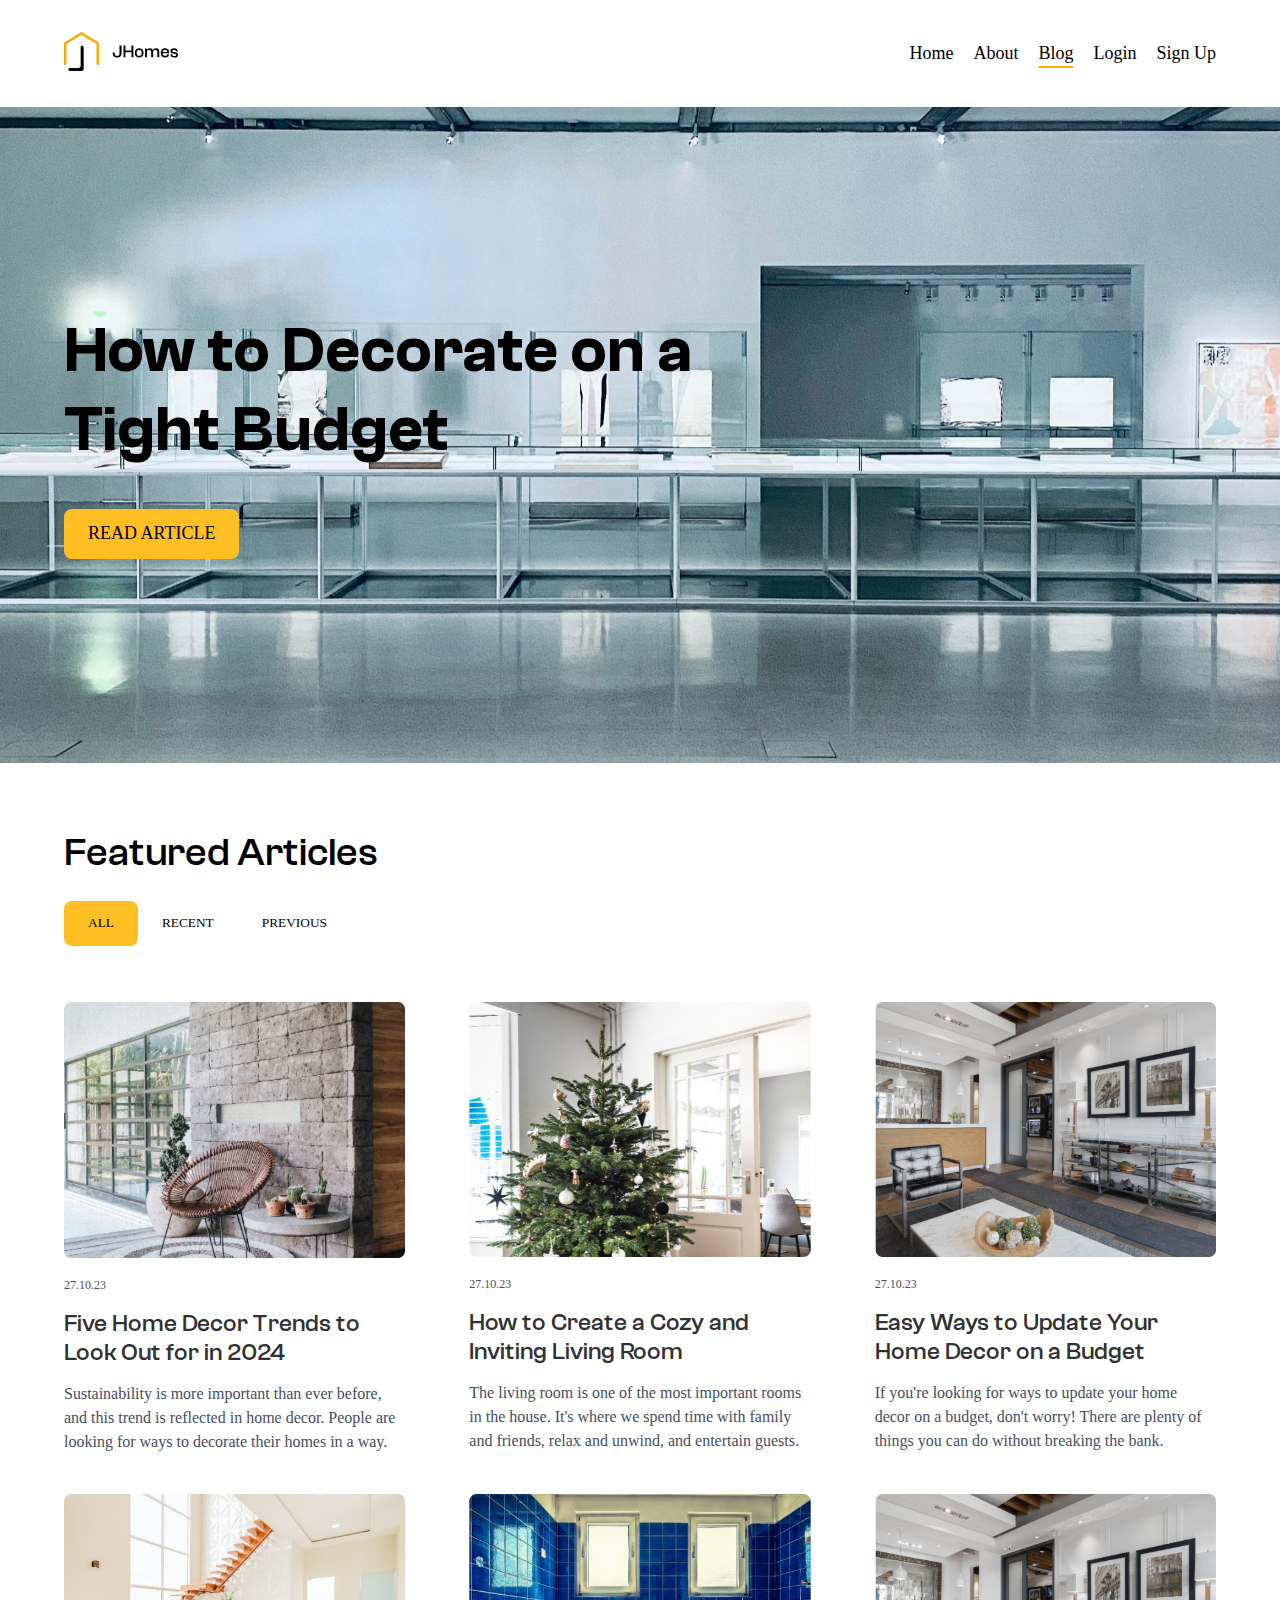
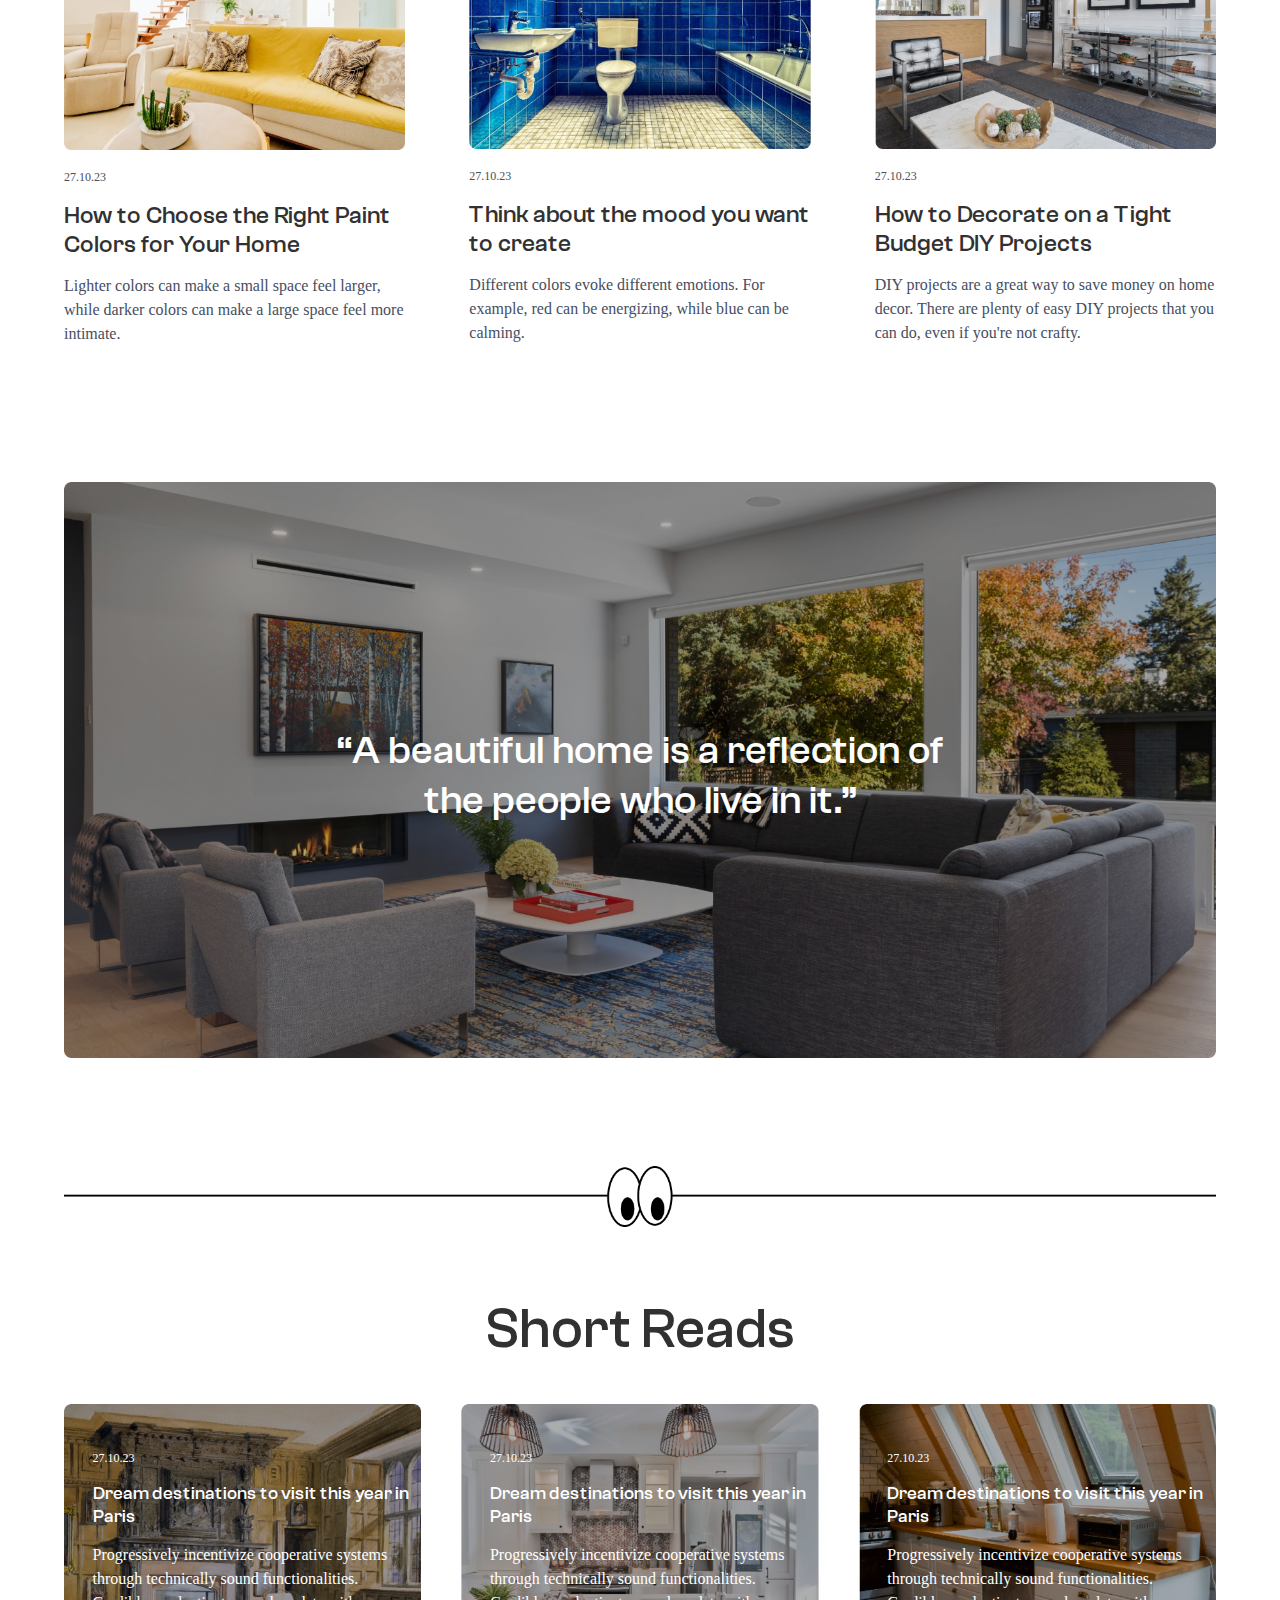
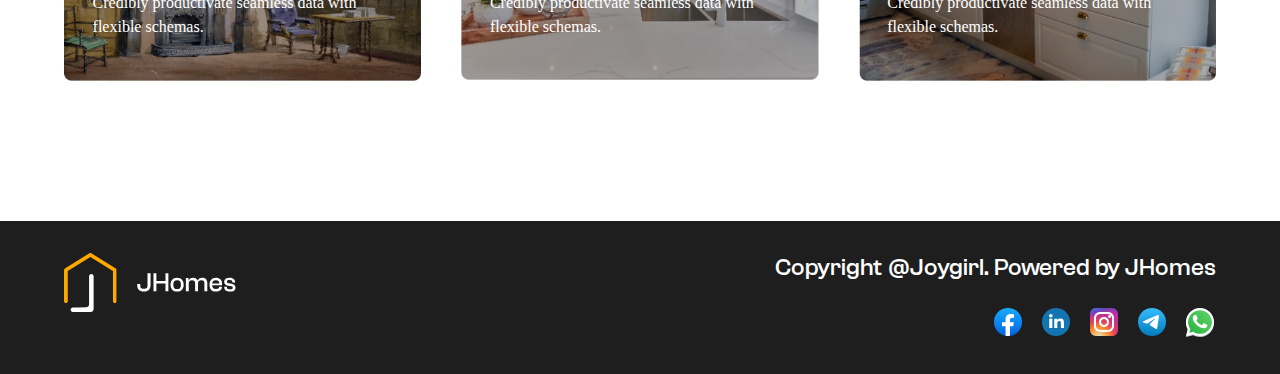
==== blog.html @ ba8be1d0 "changes made" ====
<!DOCTYPE html>
<html lang="en">
<head>
    <meta charset="UTF-8">
    <meta name="viewport" content="width=device-width, initial-scale=1.0">
    <link href="https://db.onlinewebfonts.com/c/0376a58122a881d16a294512d3c947b1?family=Proxima+Nova+Regular" rel="stylesheet">
    <link rel="stylesheet" href="blog.css">
    <title>JHomes Blog</title>
</head>
<body>
    <main>
        <header>
            <nav class="navbar">
                <div class="logo">
                    <img src="jhomes.svg" alt="jhomes logo">
                </div>
                <div class="hamburger">
                    <svg xmlns="http://www.w3.org/2000/svg" width="24" height="24" viewBox="0 0 24 24" fill="none">
                        <mask id="mask0_744_194" style="mask-type:alpha" maskUnits="userSpaceOnUse" x="0" y="0" width="24" height="24">
                          <rect width="24" height="24" fill="#D9D9D9"/>
                        </mask>
                        <g mask="url(#mask0_744_194)">
                          <path d="M3 18V16H21V18H3ZM3 13V11H21V13H3ZM3 8V6H21V8H3Z" fill="#1C1B1F"/>
                        </g>
                      </svg>
                </div>
                <div class="nav-links">
                    <ul class="navved">
                        <li><a href="#">Home</a></li>
                        <li><a href="#">About</a></li>
                        <li><a href="#" class="blog">Blog</a></li>
                        <li><a href="#">Login</a></li>
                        <li><a href="#" class="signup">Sign Up</a></li>
                    </ul>
                </div>
            </nav>
        </header>
        <section class="hero">
            <div>
            <div class="hero-text">
                <h1>How to Decorate on a <br>Tight Budget</h1>
                <button>READ ARTICLE</button>
            </div>
            </div>
        </section>
        <section class="after-hero">
            <h2>Featured Articles</h2>
            <div class="block">
                <button class="firstone">ALL</button>
                <button class="secondone">RECENT</button>
                <button class="secondone">PREVIOUS</button>
            </div>
        </section>
        <section class="section2">
            <div class="firstline">
                <div class="firstgrid">
                    <img src="./blogimg/decor.png" alt="beautiful interior">
                    <p class="date">27.10.23</p>
                    <h3>Five Home Decor Trends to Look Out for in 2024</h3>
                    <p class="paragraph">Sustainability is more important than ever before, and this trend is reflected in home decor. People are looking for ways to decorate their homes in a way.</p>
                </div>
                <div class="firstgrid">
                    <img src="./blogimg/cozy.png" alt="beautiful interior">
                    <p class="date">27.10.23</p>
                    <h3>How to Create a Cozy and Inviting Living Room</h3>
                    <p class="paragraph">The living room is one of the most important rooms in the house. It's where we spend time with family and friends, relax and unwind, and entertain guests.</p>
                </div>
                <div class="firstgrid">
                    <img src="./blogimg/update.png" alt="beautiful interior">
                    <p class="date">27.10.23</p>
                    <h3>Easy Ways to Update Your Home Decor on a Budget</h3>
                    <p class="paragraph">If you're looking for ways to update your home decor on a budget, don't worry! There are plenty of things you can do without breaking the bank.</p>
                </div>
                <div class="firstgrid">
                    <img src="./blogimg/chose.png" alt="beautiful interior">
                    <p class="date">27.10.23</p>
                    <h3>How to Choose the Right Paint Colors for Your Home</h3>
                    <p class="paragraph">Lighter colors can make a small space feel larger, while darker colors can make a large space feel more intimate.</p>
                </div>
                <div class="firstgrid">
                    <img src="./blogimg/mood.png" alt="beautiful interior">
                    <p class="date">27.10.23</p>
                    <h3>Think about the mood you want to create</h3>
                    <p class="paragraph">Different colors evoke different emotions. For example, red can be energizing, while blue can be calming.</p>
                </div>
                <div class="firstgrid">
                    <img src="./blogimg/decorate.png" alt="beautiful interior">
                    <p class="date">27.10.23</p>
                    <h3>How to Decorate on a Tight Budget DIY Projects</h3>
                    <p class="paragraph">DIY projects are a great way to save money on home decor. There are plenty of easy DIY projects that you can do, even if you're not crafty.</p>
                </div>
            </div>
        </section>
        <section class="section3">
            <div>
                <img src="./blogimg/section3.png" alt="third section image">
                <h2>“A beautiful home is a reflection of the people who live in it.”</h2>
            </div>
            <div><img src="./blogimg/framer.png" alt="framer" class="framer"></div>
        </section>
        <section class="section4">
            <h2>Short Reads</h2>
            <div class="lowergrid">
                <div class="lgrid">
                    <img src="./blogimg/cardi.png" alt="this is a card">
                    <div><p class="date2">27.10.23</p>
                    <h3>Dream destinations to visit this
                        year in Paris</h3>
                    <p class="paragraph2">Progressively incentivize cooperative systems <br> through technically sound functionalities. <br> Credibly productivate seamless data with <br> flexible schemas.</p>
                </div>
                </div>
                <div class="lgrid">
                    <img src="./blogimg/Cardii.png" alt="this is a card">
                    <div><p class="date2">27.10.23</p>
                    <h3>Dream destinations to visit this
                        year in Paris</h3>
                    <p class="paragraph2">Progressively incentivize cooperative systems <br> through technically sound functionalities. <br> Credibly productivate seamless data with <br> flexible schemas.</p>
                </div>
                </div>
                <div class="lgrid" id="lgrids">
                    <img src="./blogimg/cardiii.png" alt="this is a card">
                    <div><p class="date2">27.10.23</p>
                    <h3>Dream destinations to visit this
                        year in Paris</h3>
                    <p class="paragraph2">Progressively incentivize cooperative systems <br> through technically sound functionalities. <br> Credibly productivate seamless data with <br> flexible schemas.</p>
                </div>
                </div>
            </div>
        </section>
        <footer>
            <div class="logos">
                <img src="./blogimg/framed.svg" alt="jhomes logo">
            </div>
            <div class="copy">
                    <div><h5>Copyright @Joygirl. Powered by JHomes</h5></div>
                    <span class="last">
                        <span><img src="Facebook(1).svg" alt=""></span>
                        <span><img src="linkedin.svg" alt=""></span>
                        <span><img src="instagram.svg" alt=""></span>
                        <span><img src="telegram(1).svg" alt=""></span>
                        <span><img src="whatsapp(1).svg" alt=""></span>
                    </span>
            </div>
        </footer>
    </main>
</body>
</html>
---- blog.css ----
:root {
    --orange: #FFA800;
    --orange2: #FFBF23;
    --black1: #495057;
    --black2: #313131;
    --black3: #464E5F;
    --white: #ffffff;
}

img {
    max-width: 100%;
}


* {
    margin: 0;
    padding: 0;
    box-sizing: border-box;
}

@font-face {
    font-family: "Proxima Nova Regular";
    src: url("https://db.onlinewebfonts.com/t/0376a58122a881d16a294512d3c947b1.eot");
    src: url("https://db.onlinewebfonts.com/t/0376a58122a881d16a294512d3c947b1.eot?#iefix")format("embedded-opentype"),
    url("https://db.onlinewebfonts.com/t/0376a58122a881d16a294512d3c947b1.woff2")format("woff2"),
    url("https://db.onlinewebfonts.com/t/0376a58122a881d16a294512d3c947b1.woff")format("woff"),
    url("https://db.onlinewebfonts.com/t/0376a58122a881d16a294512d3c947b1.ttf")format("truetype"),
    url("https://db.onlinewebfonts.com/t/0376a58122a881d16a294512d3c947b1.svg#Proxima Nova Regular")format("svg");
}

@font-face {
    font-family: 'ClashGrotesk-Variable';
    src: url('fonts/ClashGrotesk-Variable.woff2') format('woff2'),
         url('fonts/ClashGrotesk-Variable.woff') format('woff'),
         url('fonts/ClashGrotesk-Variable.ttf') format('truetype');
         font-weight: 200 700;
         font-display: swap;
         font-style: normal;
  }
  
  
  @font-face {
    font-family: 'ClashGrotesk-Extralight';
    src: url('fonts/ClashGrotesk-Extralight.woff2') format('woff2'),
         url('fonts/ClashGrotesk-Extralight.woff') format('woff'),
         url('fonts/ClashGrotesk-Extralight.ttf') format('truetype');
         font-weight: 200;
         font-display: swap;
         font-style: normal;
  }
  
  
  @font-face {
    font-family: 'ClashGrotesk-Light';
    src: url('fonts/ClashGrotesk-Light.woff2') format('woff2'),
         url('fonts/ClashGrotesk-Light.woff') format('woff'),
         url('fonts/ClashGrotesk-Light.ttf') format('truetype');
         font-weight: 300;
         font-display: swap;
         font-style: normal;
  }
  
  
  @font-face {
    font-family: 'ClashGrotesk-Regular';
    src: url('fonts/ClashGrotesk-Regular.woff2') format('woff2'),
         url('fonts/ClashGrotesk-Regular.woff') format('woff'),
         url('fonts/ClashGrotesk-Regular.tff') format('truetype');
         font-weight: 400;
         font-display: swap;
         font-style: normal;
  }
  
  
  @font-face {
    font-family: 'ClashGrotesk-Medium';
    src: url('fonts/ClashGrotesk-Medium.woff2') format('woff2'),
         url('fonts/ClashGrotesk-Medium.woff') format('woff'),
         url('fonts/ClashGrotesk-Medium.ttf') format('truetype');
         font-weight: 500;
         font-display: swap;
         font-style: normal;
  }
  
  
  @font-face {
    font-family: 'ClashGrotesk-Semibold';
    src: url('fonts/ClashGrotesk-Semibold.woff2') format('woff2'),
         url('fonts/ClashGrotesk-Semibold.woff') format('woff'),
         url('fonts/ClashGrotesk-Semibold.ttf') format('truetype');
         font-weight: 600;
         font-display: swap;
         font-style: normal;
  }
  
  
  @font-face {
    font-family: 'ClashGrotesk-Bold';
    src: url('fonts/ClashGrotesk-Bold.woff2') format('woff2'),
         url('fonts/ClashGrotesk-Bold.woff') format('woff'),
         url('fonts/ClashGrotesk-Bold.ttf') format('truetype');
         font-weight: 700;
         font-display: swap;
         font-style: normal;
  }

    header {
        padding: 2rem 5%;
  }
    .logo {
        width: 10%;
    }

    .navbar > .logo > img {
        width: 100%;
    }

    .hamburger {
        display: none;
    }

    .navbar {
        display: flex;
        justify-content: space-between;
        align-items: center;
    }
    .nav-links {
        font-family: "Proxima Nova Regular";
    }
    
    .nav-links, .navved, a {
        display: flex;
        justify-content: center;
        list-style-type: none;
        text-decoration: none;
        color: #000;
        /* font-family: Proxima Nova; */
        font-size: 1.125rem;
        font-style: normal;
        font-weight: 400;
        line-height: normal
    }
    
    .nav-links, ul, li {
        /* padding: 0 10px; */
        gap: 1.25rem;
    }

    .blog {
        text-decoration: underline;
        text-decoration-color: var(--orange);
        text-decoration-thickness: 2px;
        text-underline-offset: 0.4em;
        text-decoration-skip-ink: inherit;
    }

    .hero {
        margin-bottom: 4rem;
        background-image: url("./blogimg/hero.png");
        background-position: center;
        background-size: cover;
        background-repeat: no-repeat;
        padding: 12.74rem 5%;
    }

    .hero > div > img {
        width: 100%;
    }

    .hero-text {
      }

      .hero h1 {
        color: #000;
        font-family: 'ClashGrotesk-Semibold';
        font-size: 4rem;
        font-style: normal;
        font-weight: 600;
        line-height: normal;
      }

      .hero-text > button {
        padding: 0.90625rem 1.5rem;
        background-color: var(--orange2);
        border: none;
        border-radius: 0.5rem;
        margin-top: 2.5rem;
        color: #000;
        font-family: "Proxima Nova Regular";
        font-size: 1.125rem;
        font-style: normal;
        font-weight: 400;
      }

      .after-hero {
        /* margin-left: 7.5rem; */
        padding: 0 5%;
      }

      .after-hero > h2 {
        font-family: 'ClashGrotesk-Medium';
        font-size: 2.5rem;
        font-weight: 500;
        margin-bottom: 1.5rem;
      }

      .block {
        display: flex;
        margin-bottom: 3.5rem;
        font-family: "Proxima Nova Regular";
      }
      
      .block > button {
        padding: 0.90625rem 1.5rem;
        border: none;
        font-weight: 400;
        font-family: "Proxima Nova Regular";
        cursor: pointer;
      }

      .firstone {
        background-color: var(--orange2);
        border-radius: 0.5rem;
      }
      
      .secondone {
        background-color: transparent;
      }

      .section2 {
        margin-bottom: 6.5rem;
        padding: 0 5%;
      }
      .firstline {
        display: grid;
        grid-template-columns: repeat(3, 1fr);
        gap: 2.5rem 4rem;
      }

    .date {
        margin-top: 1rem;
        color: var(--black1);
        font-family: "Proxima Nova Regular";
        font-size: 0.75rem;
        font-style: normal;
        font-weight: 400;
        line-height: normal;
    }

    .firstgrid > h3 {
        color: var(--black2);
        font-family: 'ClashGrotesk-Medium';
        font-size: 1.5rem;
        font-style: normal;
        font-weight: 500;
        line-height: normal;
        margin-top: 1rem;
        margin-bottom: 0.94rem;
    }

    .paragraph {
        color: var(--black3);
        font-family: "Proxima Nova Regular";
        font-size: 1rem;
        font-style: normal;
        font-weight: 400;
        line-height: 150%; /* 1.5rem */
        margin-top: 0;
    }

    .section3 {
        padding: 2rem 5%;
        position: relative;
    }

    .section3 > img {
        position: absolute;
    }
    .section3 > div > h2 {
        position: absolute;
        top: 40%; /* Adjust to vertically center the text */
        left: 50%; /* Adjust to horizontally center the text */
        transform: translate(-50%, -50%); /* Center the text within its container */
        text-align: center;
        color: var(--white);
        text-align: center;
        font-family: 'ClashGrotesk-Medium';
        font-size: 2.5rem;
        font-style: normal;
        font-weight: 500;
        line-height: normal;
    }

    .framer {
        margin-top: 6.5rem;
    }

    .section4 {
        padding: 2rem 5%;
        position: relative;
        margin-bottom: 6.5rem;
    }

    .section4 > h2 {
        color: var(--black2);
        font-family: 'ClashGrotesk-Medium';
        font-size: 3.5rem;
        font-style: normal;
        font-weight: 500;
        line-height: normal;
        text-align: center;
        margin-bottom: 2.5rem;
    }

    .lowergrid {
        display: grid;
        grid-template-columns: repeat(3, 1fr);
        column-gap: 2.5rem;
    }

    .lgrid {

        position: relative;
    }
    
    .lgrid > div {
        position: absolute;
        color: var(--white);
        left: 8%;
        top: 50%;
    -ms-transform: translateY(-50%);
    transform: translateY(-50%);
    }

    .lgrid > div > .date2 {
        margin-bottom: 1rem;
        color: var(--white);
        font-family: "Proxima Nova Regular";
        font-size: 0.75rem;
        font-style: normal;
        font-weight: 400;
        line-height: normal;
    }

    .lgrid > div > h3 {
        margin-bottom: 0.94rem;
        color: var(--white);
        font-family: 'ClashGrotesk-Medium';
        font-size: 1.125rem;
        font-style: normal;
        font-weight: 500;
        line-height: normal;
    }

    .lgrid > div > .paragraph2 {
        color: var(--white);
        font-family: "Proxima Nova Regular";
        font-size: 1rem;
        font-style: normal;
        font-weight: 400;
        line-height: 150%; /* 1.5rem */
    }

    footer {
        background-color: #1E1E1E;
        padding: 2rem 5%;
        display: flex;
        justify-content: space-between;
        flex-wrap: wrap;
    }
    
    .logos {
        width: 15%;
    }

    .logos > img {
        width: 100%;
    }
    .copy {
        display: flex;
        flex-direction: column;
        align-items: flex-end;
    }
    
    h5 {
        color: #FFF;
        font-family: 'ClashGrotesk-Medium';
        font-size: 1.5rem;
        font-style: normal;
        font-weight: 500;
        line-height: normal;
        margin-bottom: 1.5rem;
    }
    
    .last {
        display: flex;
        gap: 1rem;
    }

    @media screen and (min-width: 900px) and (max-width: 1140px) {
        .logo {
            width: 18%;
        }
    
        .navbar > .logo > img {
            width: 100%;
        }
    
        .hero h1 {
            font-size: 3.8rem;
        }

        .hero-text > button {
            font-size: 0.9rem;
        }

        .section3 > div > h2 {
            font-size: 2rem;
            top: 37%;
        }   

        .framer {
            margin-top: 1.8rem;
        }

        .section4 {
            padding: 0 5%;
        }

        .section4 > h2 {
            font-size: 2.5rem;
        } 

        .lgrid > div > .date2 {
            font-size: 0.7rem;
        }
    
        .lgrid > div > h3 {
            font-size: 0.65rem;
        }
    
        .lgrid > div > .paragraph2 {
            font-size: 0.75rem;
        }

    }

    @media screen and (min-width: 600px) and (max-width: 899px) {

        .logo {
            width: 18%;
        }
    
        .navbar > .logo > img {
            width: 100%;
        }
            
        .hero h1 {
            font-size: 2.8rem;
        }

        .hero-text > button {
            font-size: 0.7rem;
        }

        .after-hero > h2 {
            font-size: 2rem;
        }

        .firstline {
            display: grid;
            grid-template-columns: repeat(2, 1fr);
            column-gap: 2rem;
            margin-bottom: 0;
        }

        .section2 {
            margin-bottom: 1.7rem;
        }

        .section3 > div > h2 {
            font-size: 1.5rem;
            top: 42%;
        }   

        .framer {
            margin-top: 1.8rem;
        }

        .section4 {
            padding: 0 5%;
        }

        .section4 > h2 {
            font-size: 2.5rem;
        } 

        .lowergrid {
            display: grid;
            grid-template-columns: repeat(2, 1fr);
            row-gap: 1rem;
        }

        .lgrid > div > .date2 {
            font-size: 0.7rem;
        }
    
        .lgrid > div > h3 {
            font-size: 0.8rem;
        }
    
        .lgrid > div > .paragraph2 {
            font-size: 0.8rem;
        }

        .copy > div > h5 {
            font-size: 1rem;
        }
    }
   
    @media screen and (min-width: 900px) and (max-width: 1140px) {
        .logo {
            width: 18%;
        }
    
        .navbar > .logo > img {
            width: 100%;
        }
    
        .hero h1 {
            font-size: 2.8rem;
        }

        .hero-text > button {
            font-size: 0.9rem;
        }

        .section3 > div > h2 {
            font-size: 2rem;
            top: 37%;
        }   

        .framer {
            margin-top: 1.8rem;
        }

        .section4 {
            padding: 0 5%;
        }

        .section4 > h2 {
            font-size: 2.5rem;
        } 

        .lgrid > div > .date2 {
            font-size: 0.7rem;
        }
    
        .lgrid > div > h3 {
            font-size: 0.65rem;
        }
    
        .lgrid > div > .paragraph2 {
            font-size: 0.75rem;
        }

    }

    /* @media screen and (min-width: 320px) and (max-width: 599px) {

        .logo {
            width: 18%;
        }
    
        .hamburger {
            display: block;
        }

        .nav-links {
            display: none;
        }
        .navbar > .logo > img {
            width: 100%;
        }
            
        .hero h1 {
            font-size: 1.5rem;
        }

        .hero-text > button {
            font-size: 0.7rem;
        }

        .after-hero > h2 {
            font-size: 2rem;
        }

        .firstline {
            display: grid;
            grid-template-columns: repeat(1, 1fr);
            column-gap: 2rem;
            margin-bottom: 0;
        }

        .section2 {
            margin-bottom: 1.7rem;
        }

        .section3 > div > h2 {
            font-size: 1.5rem;
            top: 42%;
        }   

        .framer {
            margin-top: 1.8rem;
        }

        .section4 {
            padding: 0 5%;
        }

        .section4 > h2 {
            font-size: 2.5rem;
        } 

        .lowergrid {
            display: grid;
            grid-template-columns: repeat(1, 1fr);
            row-gap: 1rem;
        }

        .lgrid > div > .date2 {
            font-size: 0.7rem;
        }
    
        .lgrid > div > h3 {
            font-size: 0.8rem;
        }
    
        .lgrid > div > .paragraph2 {
            font-size: 0.8rem;
        }

        .copy > div > h5 {
            font-size: 1rem;
        }
    } */
   
    @media screen and (min-width: 320px) and (max-width: 599px) {

        .logo {
            width: 35%;
        }
    
        .hamburger {
            display: block;
        }

        .nav-links {
            display: none;
        }
        .navbar > .logo > img {
            width: 100%;
        }
            
        .hero h1 {
            font-size: 1.6rem;
        }

        .hero-text > button {
            font-size: 0.7rem;
            width: 100%;
        }

        .after-hero > h2 {
            font-size: 2rem;
        }

        .firstline {
            display: grid;
            grid-template-columns: repeat(1, 1fr);
            column-gap: 2rem;
            margin-bottom: 0;
        }

        .section2 {
            margin-bottom: 1.7rem;
        }

        .section3 > div > h2 {
            font-size: 1rem;
            top: 42%;
        }   

        .framer {
            margin-top: 1.8rem;
        }

        .section4 {
            padding: 0 5%;
        }

        .section4 > h2 {
            font-size: 2.5rem;
        } 

        .lowergrid {
            display: grid;
            grid-template-columns: repeat(1, 1fr);
            row-gap: 1rem;
        }

        .lgrid > div > .date2 {
            font-size: 0.7rem;
        }
    
        .lgrid > div > h3 {
            font-size: 0.8rem;
        }
    
        .lgrid > div > .paragraph2 {
            font-size: 0.8rem;
        }

        .copy > div > h5 {
            font-size: 1rem;
        }

        footer {
            background-color: #1E1E1E;
            padding: 2rem 5%;
        }
        
        .logos {
            width: 50%;
            margin: 0 auto;
        }
    
        .logos > img {
            width: 100%;
        }
        .copy {
            display: flex;
            flex-direction: column;
            align-items: center;
            margin: 0 auto;
        }
        
        h5 {
            color: #FFF;
            font-family: 'ClashGrotesk-Medium';
            font-size: 1rem;
            font-weight: 500;
            text-align: center;
            margin-top: 10px;
            text-align: center;
        }

        .last {
            text-align: center;
        }
    }
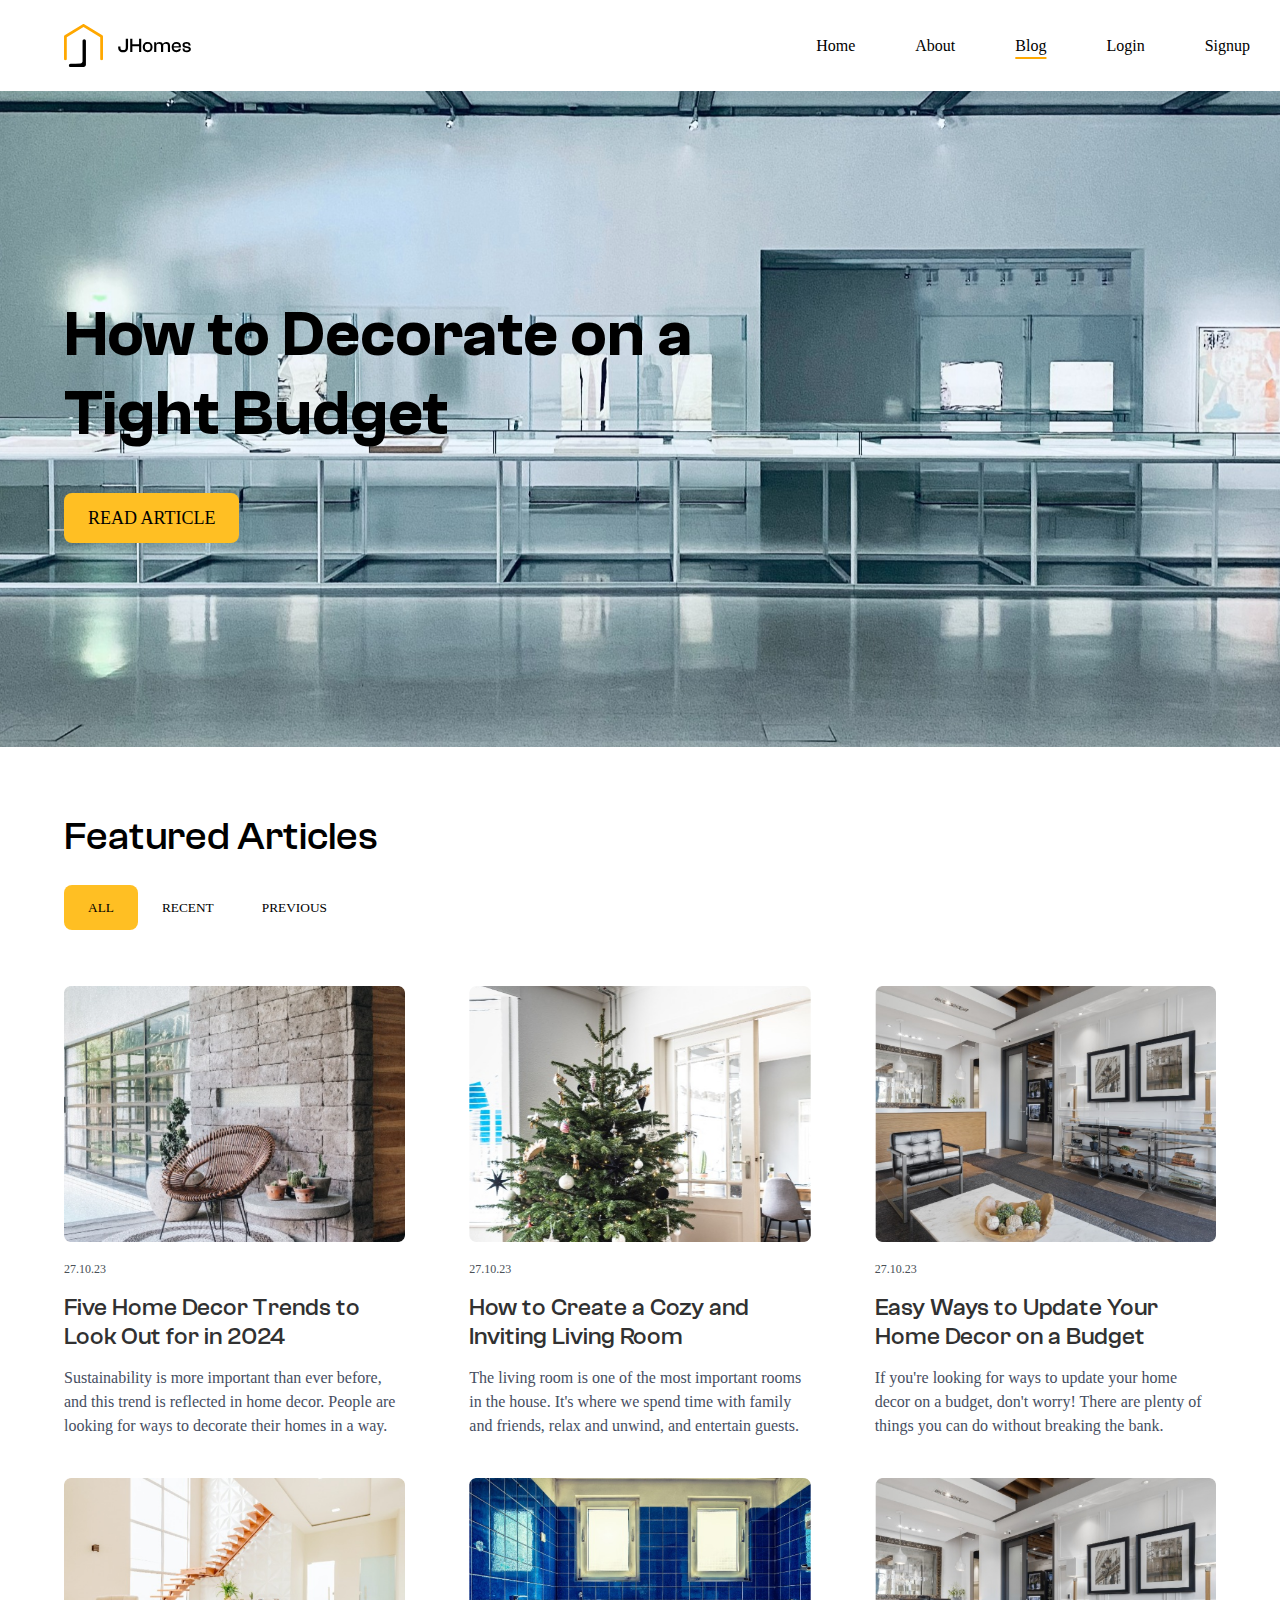
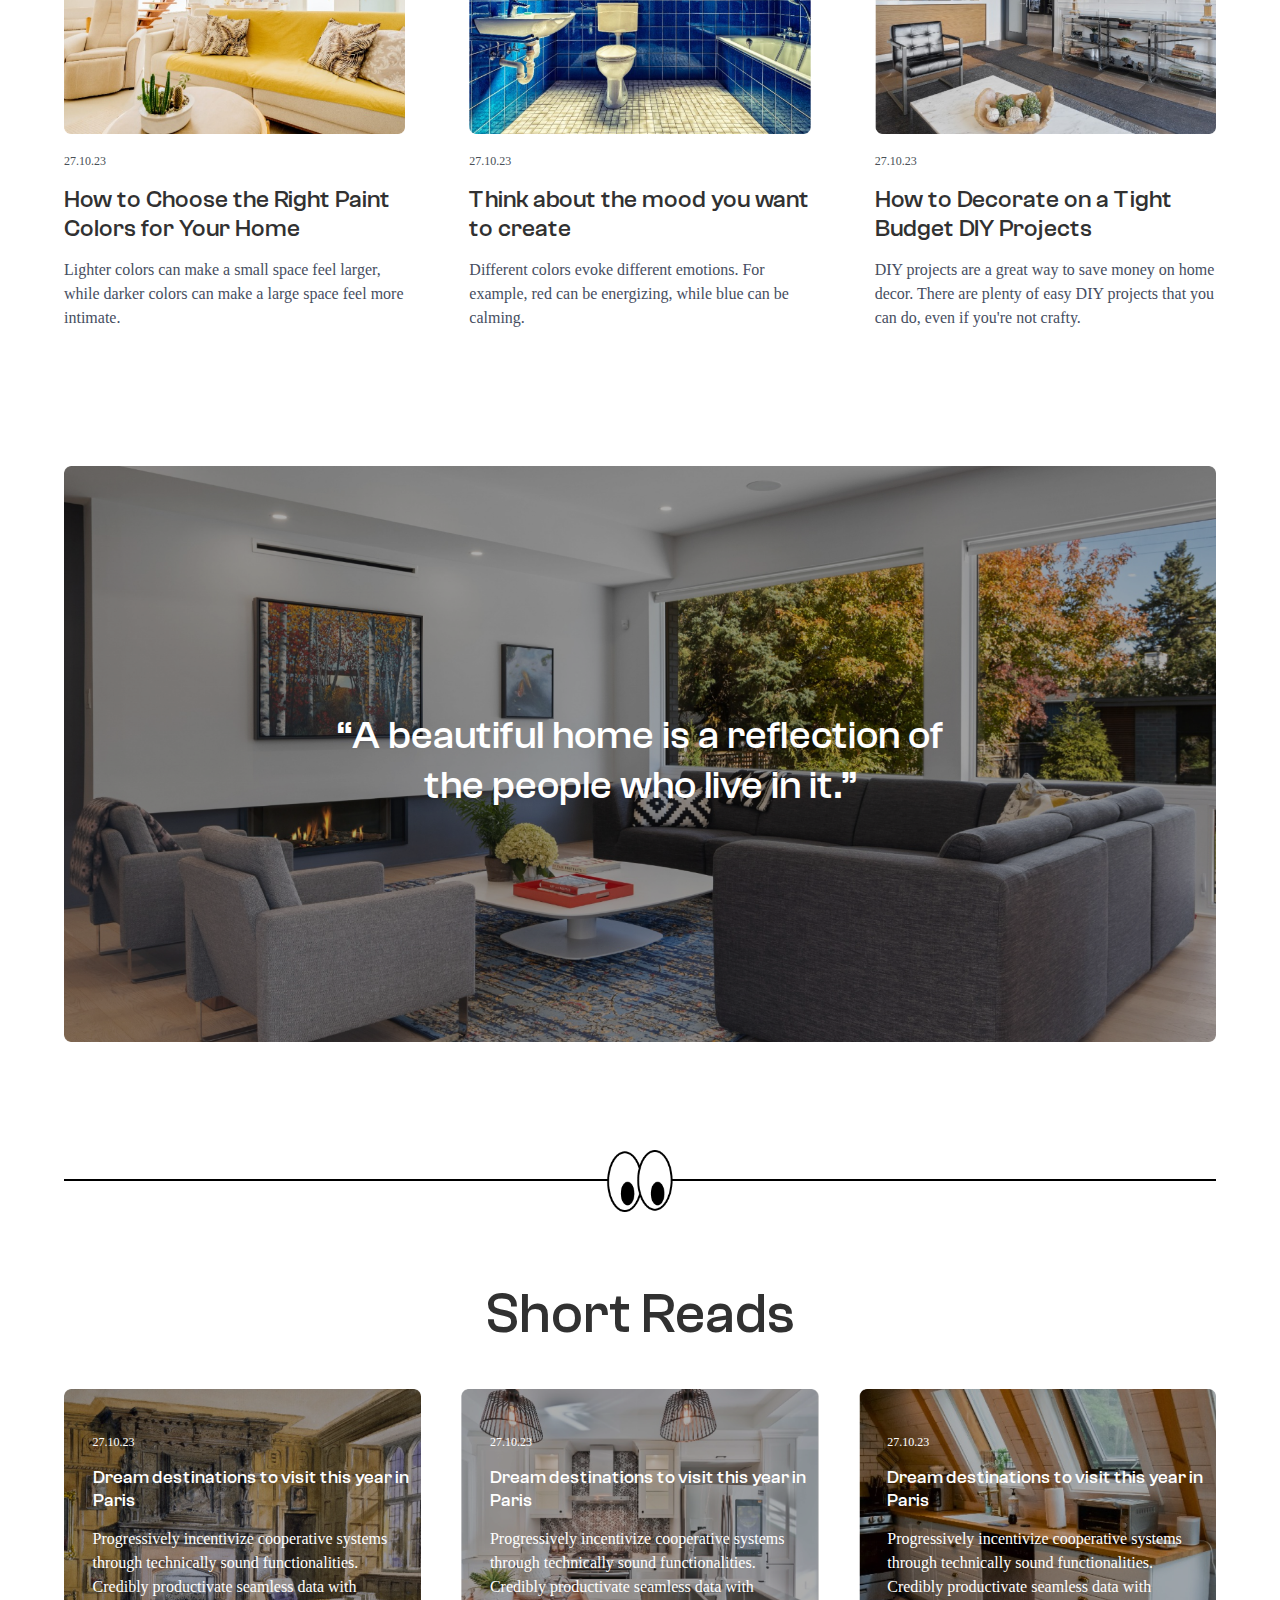
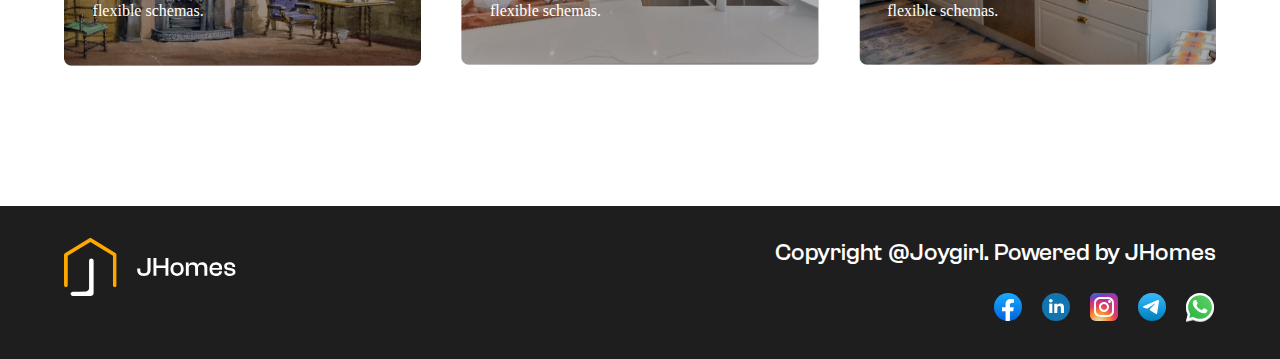
==== commit 18cd2f69: "changes made" ====
--- a/blog.html
+++ b/blog.html
@@ -3,145 +3,153 @@
 <head>
     <meta charset="UTF-8">
     <meta name="viewport" content="width=device-width, initial-scale=1.0">
+    <title>Document</title>
     <link href="https://db.onlinewebfonts.com/c/0376a58122a881d16a294512d3c947b1?family=Proxima+Nova+Regular" rel="stylesheet">
     <link rel="stylesheet" href="blog.css">
-    <title>JHomes Blog</title>
 </head>
 <body>
-    <main>
-        <header>
-            <nav class="navbar">
-                <div class="logo">
-                    <img src="jhomes.svg" alt="jhomes logo">
-                </div>
-                <div class="hamburger">
-                    <svg xmlns="http://www.w3.org/2000/svg" width="24" height="24" viewBox="0 0 24 24" fill="none">
-                        <mask id="mask0_744_194" style="mask-type:alpha" maskUnits="userSpaceOnUse" x="0" y="0" width="24" height="24">
-                          <rect width="24" height="24" fill="#D9D9D9"/>
-                        </mask>
-                        <g mask="url(#mask0_744_194)">
-                          <path d="M3 18V16H21V18H3ZM3 13V11H21V13H3ZM3 8V6H21V8H3Z" fill="#1C1B1F"/>
-                        </g>
-                      </svg>
-                </div>
-                <div class="nav-links">
-                    <ul class="navved">
-                        <li><a href="#">Home</a></li>
-                        <li><a href="#">About</a></li>
-                        <li><a href="#" class="blog">Blog</a></li>
-                        <li><a href="#">Login</a></li>
-                        <li><a href="#" class="signup">Sign Up</a></li>
-                    </ul>
-                </div>
-            </nav>
-        </header>
-        <section class="hero">
-            <div>
-            <div class="hero-text">
-                <h1>How to Decorate on a <br>Tight Budget</h1>
-                <button>READ ARTICLE</button>
+    <header>
+    <nav>
+        <ul class="sidebar">
+            <div class="sidelogo">
+            <img src="jhomes.svg" alt="jhomes logo" class="yoyo">
+            <span onclick=hideSidebar() class="hamburger"><a href="#"><svg xmlns="http://www.w3.org/2000/svg" height="26" viewBox="0 -960 960 960" width="26"><path d="m256-200-56-56 224-224-224-224 56-56 224 224 224-224 56 56-224 224 224 224-56 56-224-224-224 224Z"/></svg></a></span>
+            </div>
+            <li><a href="#">Home</a><hr></li>
+            <li><a href="#">About Us</a><hr></li>
+            <li><a href="#">Blog</a></li>
+        </ul>
+        <ul>
+            <img src="jhomes.svg" alt="jhomes logo" class="yoyo">
+            <li class="hidden"><a href="#">Home</a></li>
+            <li class="hidden"i><a href="#">About</a></li>
+            <li class="hidden"><a href="#" class="blog">Blog</a></li>
+            <li class="hidden"><a href="#">Login</a></li>
+            <li class="hidden"><a href="#">Signup</a></li>
+            <li onclick=showSidebar() class="menu-button"><a href="#"><svg xmlns="http://www.w3.org/2000/svg" height="24" viewBox="0 -960 960 960" width="24"><path d="M120-240v-80h720v80H120Zm0-200v-80h720v80H120Zm0-200v-80h720v80H120Z"/></svg></a></li>
+        </ul>
+    </nav>
+    </header>
+
+    <section class="hero">
+        <div>
+        <div class="hero-text">
+            <h1>How to Decorate on a <br>Tight Budget</h1>
+            <button>READ ARTICLE</button>
+        </div>
+        </div>
+    </section>
+    <section class="after-hero">
+        <h2>Featured Articles</h2>
+        <div class="block">
+            <button class="firstone">ALL</button>
+            <button class="secondone">RECENT</button>
+            <button class="secondone">PREVIOUS</button>
+        </div>
+    </section>
+    <section class="section2">
+        <div class="firstline">
+            <div class="firstgrid">
+                <img src="./blogimg/decor.png" alt="beautiful interior">
+                <p class="date">27.10.23</p>
+                <h3>Five Home Decor Trends to Look Out for in 2024</h3>
+                <p class="paragraph">Sustainability is more important than ever before, and this trend is reflected in home decor. People are looking for ways to decorate their homes in a way.</p>
+            </div>
+            <div class="firstgrid">
+                <img src="./blogimg/cozy.png" alt="beautiful interior">
+                <p class="date">27.10.23</p>
+                <h3>How to Create a Cozy and Inviting Living Room</h3>
+                <p class="paragraph">The living room is one of the most important rooms in the house. It's where we spend time with family and friends, relax and unwind, and entertain guests.</p>
+            </div>
+            <div class="firstgrid">
+                <img src="./blogimg/update.png" alt="beautiful interior">
+                <p class="date">27.10.23</p>
+                <h3>Easy Ways to Update Your Home Decor on a Budget</h3>
+                <p class="paragraph">If you're looking for ways to update your home decor on a budget, don't worry! There are plenty of things you can do without breaking the bank.</p>
+            </div>
+            <div class="firstgrid">
+                <img src="./blogimg/chose.png" alt="beautiful interior">
+                <p class="date">27.10.23</p>
+                <h3>How to Choose the Right Paint Colors for Your Home</h3>
+                <p class="paragraph">Lighter colors can make a small space feel larger, while darker colors can make a large space feel more intimate.</p>
+            </div>
+            <div class="firstgrid">
+                <img src="./blogimg/mood.png" alt="beautiful interior">
+                <p class="date">27.10.23</p>
+                <h3>Think about the mood you want to create</h3>
+                <p class="paragraph">Different colors evoke different emotions. For example, red can be energizing, while blue can be calming.</p>
+            </div>
+            <div class="firstgrid">
+                <img src="./blogimg/decorate.png" alt="beautiful interior">
+                <p class="date">27.10.23</p>
+                <h3>How to Decorate on a Tight Budget DIY Projects</h3>
+                <p class="paragraph">DIY projects are a great way to save money on home decor. There are plenty of easy DIY projects that you can do, even if you're not crafty.</p>
+            </div>
+        </div>
+    </section>
+    <section class="section3">
+        <div>
+            <img src="./blogimg/section3.png" alt="third section image">
+            <h2>“A beautiful home is a reflection of the people who live in it.”</h2>
+        </div>
+        <div><img src="./blogimg/framer.png" alt="framer" class="framer"></div>
+    </section>
+    <section class="section4">
+        <h2>Short Reads</h2>
+        <div class="lowergrid">
+            <div class="lgrid">
+                <img src="./blogimg/cardi.png" alt="this is a card">
+                <div><p class="date2">27.10.23</p>
+                <h3>Dream destinations to visit this
+                    year in Paris</h3>
+                <p class="paragraph2">Progressively incentivize cooperative systems <br> through technically sound functionalities. <br> Credibly productivate seamless data with <br> flexible schemas.</p>
             </div>
             </div>
-        </section>
-        <section class="after-hero">
-            <h2>Featured Articles</h2>
-            <div class="block">
-                <button class="firstone">ALL</button>
-                <button class="secondone">RECENT</button>
-                <button class="secondone">PREVIOUS</button>
+            <div class="lgrid">
+                <img src="./blogimg/Cardii.png" alt="this is a card">
+                <div><p class="date2">27.10.23</p>
+                <h3>Dream destinations to visit this
+                    year in Paris</h3>
+                <p class="paragraph2">Progressively incentivize cooperative systems <br> through technically sound functionalities. <br> Credibly productivate seamless data with <br> flexible schemas.</p>
             </div>
-        </section>
-        <section class="section2">
-            <div class="firstline">
-                <div class="firstgrid">
-                    <img src="./blogimg/decor.png" alt="beautiful interior">
-                    <p class="date">27.10.23</p>
-                    <h3>Five Home Decor Trends to Look Out for in 2024</h3>
-                    <p class="paragraph">Sustainability is more important than ever before, and this trend is reflected in home decor. People are looking for ways to decorate their homes in a way.</p>
-                </div>
-                <div class="firstgrid">
-                    <img src="./blogimg/cozy.png" alt="beautiful interior">
-                    <p class="date">27.10.23</p>
-                    <h3>How to Create a Cozy and Inviting Living Room</h3>
-                    <p class="paragraph">The living room is one of the most important rooms in the house. It's where we spend time with family and friends, relax and unwind, and entertain guests.</p>
-                </div>
-                <div class="firstgrid">
-                    <img src="./blogimg/update.png" alt="beautiful interior">
-                    <p class="date">27.10.23</p>
-                    <h3>Easy Ways to Update Your Home Decor on a Budget</h3>
-                    <p class="paragraph">If you're looking for ways to update your home decor on a budget, don't worry! There are plenty of things you can do without breaking the bank.</p>
-                </div>
-                <div class="firstgrid">
-                    <img src="./blogimg/chose.png" alt="beautiful interior">
-                    <p class="date">27.10.23</p>
-                    <h3>How to Choose the Right Paint Colors for Your Home</h3>
-                    <p class="paragraph">Lighter colors can make a small space feel larger, while darker colors can make a large space feel more intimate.</p>
-                </div>
-                <div class="firstgrid">
-                    <img src="./blogimg/mood.png" alt="beautiful interior">
-                    <p class="date">27.10.23</p>
-                    <h3>Think about the mood you want to create</h3>
-                    <p class="paragraph">Different colors evoke different emotions. For example, red can be energizing, while blue can be calming.</p>
-                </div>
-                <div class="firstgrid">
-                    <img src="./blogimg/decorate.png" alt="beautiful interior">
-                    <p class="date">27.10.23</p>
-                    <h3>How to Decorate on a Tight Budget DIY Projects</h3>
-                    <p class="paragraph">DIY projects are a great way to save money on home decor. There are plenty of easy DIY projects that you can do, even if you're not crafty.</p>
-                </div>
             </div>
-        </section>
-        <section class="section3">
-            <div>
-                <img src="./blogimg/section3.png" alt="third section image">
-                <h2>“A beautiful home is a reflection of the people who live in it.”</h2>
+            <div class="lgrid" id="lgrids">
+                <img src="./blogimg/cardiii.png" alt="this is a card">
+                <div><p class="date2">27.10.23</p>
+                <h3>Dream destinations to visit this
+                    year in Paris</h3>
+                <p class="paragraph2">Progressively incentivize cooperative systems <br> through technically sound functionalities. <br> Credibly productivate seamless data with <br> flexible schemas.</p>
             </div>
-            <div><img src="./blogimg/framer.png" alt="framer" class="framer"></div>
-        </section>
-        <section class="section4">
-            <h2>Short Reads</h2>
-            <div class="lowergrid">
-                <div class="lgrid">
-                    <img src="./blogimg/cardi.png" alt="this is a card">
-                    <div><p class="date2">27.10.23</p>
-                    <h3>Dream destinations to visit this
-                        year in Paris</h3>
-                    <p class="paragraph2">Progressively incentivize cooperative systems <br> through technically sound functionalities. <br> Credibly productivate seamless data with <br> flexible schemas.</p>
-                </div>
-                </div>
-                <div class="lgrid">
-                    <img src="./blogimg/Cardii.png" alt="this is a card">
-                    <div><p class="date2">27.10.23</p>
-                    <h3>Dream destinations to visit this
-                        year in Paris</h3>
-                    <p class="paragraph2">Progressively incentivize cooperative systems <br> through technically sound functionalities. <br> Credibly productivate seamless data with <br> flexible schemas.</p>
-                </div>
-                </div>
-                <div class="lgrid" id="lgrids">
-                    <img src="./blogimg/cardiii.png" alt="this is a card">
-                    <div><p class="date2">27.10.23</p>
-                    <h3>Dream destinations to visit this
-                        year in Paris</h3>
-                    <p class="paragraph2">Progressively incentivize cooperative systems <br> through technically sound functionalities. <br> Credibly productivate seamless data with <br> flexible schemas.</p>
-                </div>
-                </div>
             </div>
-        </section>
-        <footer>
-            <div class="logos">
-                <img src="./blogimg/framed.svg" alt="jhomes logo">
-            </div>
-            <div class="copy">
-                    <div><h5>Copyright @Joygirl. Powered by JHomes</h5></div>
-                    <span class="last">
-                        <span><img src="Facebook(1).svg" alt=""></span>
-                        <span><img src="linkedin.svg" alt=""></span>
-                        <span><img src="instagram.svg" alt=""></span>
-                        <span><img src="telegram(1).svg" alt=""></span>
-                        <span><img src="whatsapp(1).svg" alt=""></span>
-                    </span>
-            </div>
-        </footer>
-    </main>
+        </div>
+    </section>
+    <footer>
+        <div class="logos">
+            <img src="./blogimg/framed.svg" alt="jhomes logo">
+        </div>
+        <div class="copy">
+                <div><h5>Copyright @Joygirl. Powered by JHomes</h5></div>
+                <span class="last">
+                    <span><img src="Facebook(1).svg" alt=""></span>
+                    <span><img src="linkedin.svg" alt=""></span>
+                    <span><img src="instagram.svg" alt=""></span>
+                    <span><img src="telegram(1).svg" alt=""></span>
+                    <span><img src="whatsapp(1).svg" alt=""></span>
+                </span>
+        </div>
+    </footer>
+
+    <script>
+        function showSidebar (){
+            const sidebar = document.querySelector('.sidebar')
+            sidebar.style.display = 'flex'
+        }
+
+        function hideSidebar (){
+            const sidebar = document.querySelector('.sidebar')
+            sidebar.style.display = 'none'
+        }
+
+    </script>
 </body>
 </html>--- a/blog.css
+++ b/blog.css
@@ -1,25 +1,3 @@
-
-
-:root {
-    --orange: #FFA800;
-    --orange2: #FFBF23;
-    --black1: #495057;
-    --black2: #313131;
-    --black3: #464E5F;
-    --white: #ffffff;
-}
-
-img {
-    max-width: 100%;
-}
-
-
-* {
-    margin: 0;
-    padding: 0;
-    box-sizing: border-box;
-}
-
 @font-face {
     font-family: "Proxima Nova Regular";
     src: url("https://db.onlinewebfonts.com/t/0376a58122a881d16a294512d3c947b1.eot");
@@ -106,273 +84,709 @@
          font-style: normal;
   }
 
-    header {
-        padding: 2rem 5%;
-  }
+
+:root {
+    --orange: #FFA800;
+    --orange2: #FFBF23;
+    --black1: #495057;
+    --black2: #313131;
+    --black3: #464E5F;
+    --white: #ffffff;
+}
+
+img {
+    max-width: 100%;
+}
+
+
+
+* {
+    margin: 0;
+    padding: 0;
+    box-sizing: border-box;
+}
+
+body {
+    min-height: 100vh;
+    background-image: url(./hero.png);
+    background-size: cover;
+    background-repeat: no-repeat;
+    background-position: center;
+}
+
+nav {
+    background-color: white;
+    box-shadow: 3px 3px 5px rgba(0, 0, 0, 0.1);
+    font-family: "Proxima Nova Regular";
+}
+
+nav ul {
+    width: 100%;
+    list-style: none;
+    display: flex;
+    justify-content: flex-end;
+    align-items: center;
+}
+
+nav li {
+    height: 50px
+}
+
+nav a {
+    height: 100%;
+    padding: 0 30px;
+    text-decoration: none;
+    display: flex;
+    align-items: center;
+    color: black;
+}
+
+nav a:hover {
+    background-color: #f0f0f0
+}
+
+.yoyo {
+    margin-right: auto;
+    margin-left: 5%;
+    margin-top: 1.5rem;
+    margin-bottom: 1.5rem;
+    width: 10%;
+}
+
+.sidebar {
+    position: fixed;
+    top: 0;
+    right: 0;
+    height: 100vh;
+    width: 250px;
+    z-index: 999;
+    background-color: #F3F6F1;
+    backdrop-filter: blur(10px);
+    box-shadow: -10px 0 10px rgba(0, 0, 0, 0.1);
+    display: none;
+    flex-direction: column;
+    align-items: center;
+    justify-content: flex-start;
+    font-family: 'ClashGrotesk-Medium';
+}
+
+.sidelogo {
+    display: flex;
+    background-color: white;
+    width: 100%;
+}
+
+
+.sidebar li {
+    margin: 1.5rem 0;
+}
+
+.sidebar a {
+    width: 100%;
+}
+ hr {
+    border: 1.2px solid #525252;
+ }
+
+.blog {
+    text-decoration: underline;
+    text-decoration-color: var(--orange);
+    text-decoration-thickness: 2px;
+    text-underline-offset: 0.4em;
+    text-decoration-skip-ink: inherit;
+}
+
+.menu-button {
+    display: none;
+}
+
+.hero {
+    margin-bottom: 4rem;
+    background-image: url("./blogimg/hero.png");
+    background-position: center;
+    background-size: cover;
+    background-repeat: no-repeat;
+    padding: 12.74rem 5%;
+}
+
+.hero > div > img {
+    width: 100%;
+}
+
+.hero-text {
+  }
+
+  .hero h1 {
+    color: #000;
+    font-family: 'ClashGrotesk-Semibold';
+    font-size: 4rem;
+    font-style: normal;
+    font-weight: 600;
+    line-height: normal;
+  }
+
+  .hero-text > button {
+    padding: 0.90625rem 1.5rem;
+    background-color: var(--orange2);
+    border: none;
+    border-radius: 0.5rem;
+    margin-top: 2.5rem;
+    color: #000;
+    font-family: "Proxima Nova Regular";
+    font-size: 1.125rem;
+    font-style: normal;
+    font-weight: 400;
+  }
+
+  .after-hero {
+    /* margin-left: 7.5rem; */
+    padding: 0 5%;
+  }
+
+  .after-hero > h2 {
+    font-family: 'ClashGrotesk-Medium';
+    font-size: 2.5rem;
+    font-weight: 500;
+    margin-bottom: 1.5rem;
+  }
+
+  .block {
+    display: flex;
+    margin-bottom: 3.5rem;
+    font-family: "Proxima Nova Regular";
+  }
+  
+  .block > button {
+    padding: 0.90625rem 1.5rem;
+    border: none;
+    font-weight: 400;
+    font-family: "Proxima Nova Regular";
+    cursor: pointer;
+  }
+
+  .firstone {
+    background-color: var(--orange2);
+    border-radius: 0.5rem;
+  }
+  
+  .secondone {
+    background-color: transparent;
+  }
+
+  .section2 {
+    margin-bottom: 6.5rem;
+    padding: 0 5%;
+  }
+  .firstline {
+    display: grid;
+    grid-template-columns: repeat(3, 1fr);
+    gap: 2.5rem 4rem;
+  }
+
+.date {
+    margin-top: 1rem;
+    color: var(--black1);
+    font-family: "Proxima Nova Regular";
+    font-size: 0.75rem;
+    font-style: normal;
+    font-weight: 400;
+    line-height: normal;
+}
+
+.firstgrid > h3 {
+    color: var(--black2);
+    font-family: 'ClashGrotesk-Medium';
+    font-size: 1.5rem;
+    font-style: normal;
+    font-weight: 500;
+    line-height: normal;
+    margin-top: 1rem;
+    margin-bottom: 0.94rem;
+}
+
+.paragraph {
+    color: var(--black3);
+    font-family: "Proxima Nova Regular";
+    font-size: 1rem;
+    font-style: normal;
+    font-weight: 400;
+    line-height: 150%; /* 1.5rem */
+    margin-top: 0;
+}
+
+.section3 {
+    padding: 2rem 5%;
+    position: relative;
+}
+
+.section3 > img {
+    position: absolute;
+}
+.section3 > div > h2 {
+    position: absolute;
+    top: 40%; /* Adjust to vertically center the text */
+    left: 50%; /* Adjust to horizontally center the text */
+    transform: translate(-50%, -50%); /* Center the text within its container */
+    text-align: center;
+    color: var(--white);
+    text-align: center;
+    font-family: 'ClashGrotesk-Medium';
+    font-size: 2.5rem;
+    font-style: normal;
+    font-weight: 500;
+    line-height: normal;
+}
+
+.framer {
+    margin-top: 6.5rem;
+}
+
+.section4 {
+    padding: 2rem 5%;
+    position: relative;
+    margin-bottom: 6.5rem;
+}
+
+.section4 > h2 {
+    color: var(--black2);
+    font-family: 'ClashGrotesk-Medium';
+    font-size: 3.5rem;
+    font-style: normal;
+    font-weight: 500;
+    line-height: normal;
+    text-align: center;
+    margin-bottom: 2.5rem;
+}
+
+.lowergrid {
+    display: grid;
+    grid-template-columns: repeat(3, 1fr);
+    column-gap: 2.5rem;
+}
+
+.lgrid {
+
+    position: relative;
+}
+
+.lgrid > div {
+    position: absolute;
+    color: var(--white);
+    left: 8%;
+    top: 50%;
+-ms-transform: translateY(-50%);
+transform: translateY(-50%);
+}
+
+.lgrid > div > .date2 {
+    margin-bottom: 1rem;
+    color: var(--white);
+    font-family: "Proxima Nova Regular";
+    font-size: 0.75rem;
+    font-style: normal;
+    font-weight: 400;
+    line-height: normal;
+}
+
+.lgrid > div > h3 {
+    margin-bottom: 0.94rem;
+    color: var(--white);
+    font-family: 'ClashGrotesk-Medium';
+    font-size: 1.125rem;
+    font-style: normal;
+    font-weight: 500;
+    line-height: normal;
+}
+
+.lgrid > div > .paragraph2 {
+    color: var(--white);
+    font-family: "Proxima Nova Regular";
+    font-size: 1rem;
+    font-style: normal;
+    font-weight: 400;
+    line-height: 150%; /* 1.5rem */
+}
+
+footer {
+    background-color: #1E1E1E;
+    padding: 2rem 5%;
+    display: flex;
+    justify-content: space-between;
+    flex-wrap: wrap;
+}
+
+.logos {
+    width: 15%;
+}
+
+.logos > img {
+    width: 100%;
+}
+.copy {
+    display: flex;
+    flex-direction: column;
+    align-items: flex-end;
+}
+
+h5 {
+    color: #FFF;
+    font-family: 'ClashGrotesk-Medium';
+    font-size: 1.5rem;
+    font-style: normal;
+    font-weight: 500;
+    line-height: normal;
+    margin-bottom: 1.5rem;
+}
+
+.last {
+    display: flex;
+    gap: 1rem;
+}
+
+@media screen and (min-width: 900px) and (max-width: 1140px) {
     .logo {
-        width: 10%;
+        width: 18%;
     }
 
     .navbar > .logo > img {
         width: 100%;
     }
 
-    .hamburger {
-        display: none;
-    }
-
-    .navbar {
-        display: flex;
-        justify-content: space-between;
-        align-items: center;
-    }
-    .nav-links {
-        font-family: "Proxima Nova Regular";
-    }
-    
-    .nav-links, .navved, a {
-        display: flex;
-        justify-content: center;
-        list-style-type: none;
-        text-decoration: none;
-        color: #000;
-        /* font-family: Proxima Nova; */
-        font-size: 1.125rem;
-        font-style: normal;
-        font-weight: 400;
-        line-height: normal
-    }
-    
-    .nav-links, ul, li {
-        /* padding: 0 10px; */
-        gap: 1.25rem;
-    }
-
-    .blog {
-        text-decoration: underline;
-        text-decoration-color: var(--orange);
-        text-decoration-thickness: 2px;
-        text-underline-offset: 0.4em;
-        text-decoration-skip-ink: inherit;
-    }
-
-    .hero {
-        margin-bottom: 4rem;
-        background-image: url("./blogimg/hero.png");
-        background-position: center;
-        background-size: cover;
-        background-repeat: no-repeat;
-        padding: 12.74rem 5%;
-    }
-
-    .hero > div > img {
+    .hero h1 {
+        font-size: 3.8rem;
+    }
+
+    .hero-text > button {
+        font-size: 0.9rem;
+    }
+
+    .section3 > div > h2 {
+        font-size: 2rem;
+        top: 37%;
+    }   
+
+    .framer {
+        margin-top: 1.8rem;
+    }
+
+    .section4 {
+        padding: 0 5%;
+    }
+
+    .section4 > h2 {
+        font-size: 2.5rem;
+    } 
+
+    .lgrid > div > .date2 {
+        font-size: 0.7rem;
+    }
+
+    .lgrid > div > h3 {
+        font-size: 0.65rem;
+    }
+
+    .lgrid > div > .paragraph2 {
+        font-size: 0.75rem;
+    }
+
+}
+
+@media screen and (min-width: 600px) and (max-width: 899px) {
+
+    .logo {
+        width: 18%;
+    }
+
+    .navbar > .logo > img {
         width: 100%;
     }
-
-    .hero-text {
-      }
-
-      .hero h1 {
-        color: #000;
-        font-family: 'ClashGrotesk-Semibold';
-        font-size: 4rem;
-        font-style: normal;
-        font-weight: 600;
-        line-height: normal;
-      }
-
-      .hero-text > button {
-        padding: 0.90625rem 1.5rem;
-        background-color: var(--orange2);
-        border: none;
-        border-radius: 0.5rem;
-        margin-top: 2.5rem;
-        color: #000;
-        font-family: "Proxima Nova Regular";
-        font-size: 1.125rem;
-        font-style: normal;
-        font-weight: 400;
-      }
-
-      .after-hero {
-        /* margin-left: 7.5rem; */
+    .sidelogo > img {
+        width: 38%;
+    }
+
+    .hero h1 {
+        font-size: 2.8rem;
+    }
+
+    .hero-text > button {
+        font-size: 0.7rem;
+    }
+
+    .after-hero > h2 {
+        font-size: 2rem;
+    }
+
+    .firstline {
+        display: grid;
+        grid-template-columns: repeat(2, 1fr);
+        column-gap: 2rem;
+        margin-bottom: 0;
+    }
+
+    .section2 {
+        margin-bottom: 1.7rem;
+    }
+
+    .section3 > div > h2 {
+        font-size: 1.5rem;
+        top: 42%;
+    }   
+
+    .framer {
+        margin-top: 1.8rem;
+    }
+
+    .section4 {
         padding: 0 5%;
-      }
-
-      .after-hero > h2 {
-        font-family: 'ClashGrotesk-Medium';
+    }
+
+    .section4 > h2 {
         font-size: 2.5rem;
-        font-weight: 500;
-        margin-bottom: 1.5rem;
-      }
-
-      .block {
-        display: flex;
-        margin-bottom: 3.5rem;
-        font-family: "Proxima Nova Regular";
-      }
-      
-      .block > button {
-        padding: 0.90625rem 1.5rem;
-        border: none;
-        font-weight: 400;
-        font-family: "Proxima Nova Regular";
-        cursor: pointer;
-      }
-
-      .firstone {
-        background-color: var(--orange2);
-        border-radius: 0.5rem;
-      }
-      
-      .secondone {
-        background-color: transparent;
-      }
-
-      .section2 {
-        margin-bottom: 6.5rem;
-        padding: 0 5%;
-      }
-      .firstline {
-        display: grid;
-        grid-template-columns: repeat(3, 1fr);
-        gap: 2.5rem 4rem;
-      }
-
-    .date {
-        margin-top: 1rem;
-        color: var(--black1);
-        font-family: "Proxima Nova Regular";
-        font-size: 0.75rem;
-        font-style: normal;
-        font-weight: 400;
-        line-height: normal;
-    }
-
-    .firstgrid > h3 {
-        color: var(--black2);
-        font-family: 'ClashGrotesk-Medium';
-        font-size: 1.5rem;
-        font-style: normal;
-        font-weight: 500;
-        line-height: normal;
-        margin-top: 1rem;
-        margin-bottom: 0.94rem;
-    }
-
-    .paragraph {
-        color: var(--black3);
-        font-family: "Proxima Nova Regular";
-        font-size: 1rem;
-        font-style: normal;
-        font-weight: 400;
-        line-height: 150%; /* 1.5rem */
-        margin-top: 0;
-    }
-
-    .section3 {
-        padding: 2rem 5%;
-        position: relative;
-    }
-
-    .section3 > img {
-        position: absolute;
-    }
-    .section3 > div > h2 {
-        position: absolute;
-        top: 40%; /* Adjust to vertically center the text */
-        left: 50%; /* Adjust to horizontally center the text */
-        transform: translate(-50%, -50%); /* Center the text within its container */
-        text-align: center;
-        color: var(--white);
-        text-align: center;
-        font-family: 'ClashGrotesk-Medium';
-        font-size: 2.5rem;
-        font-style: normal;
-        font-weight: 500;
-        line-height: normal;
-    }
-
-    .framer {
-        margin-top: 6.5rem;
-    }
-
-    .section4 {
-        padding: 2rem 5%;
-        position: relative;
-        margin-bottom: 6.5rem;
-    }
-
-    .section4 > h2 {
-        color: var(--black2);
-        font-family: 'ClashGrotesk-Medium';
-        font-size: 3.5rem;
-        font-style: normal;
-        font-weight: 500;
-        line-height: normal;
-        text-align: center;
-        margin-bottom: 2.5rem;
-    }
+    } 
 
     .lowergrid {
         display: grid;
-        grid-template-columns: repeat(3, 1fr);
-        column-gap: 2.5rem;
-    }
-
-    .lgrid {
-
-        position: relative;
-    }
-    
-    .lgrid > div {
-        position: absolute;
-        color: var(--white);
-        left: 8%;
-        top: 50%;
-    -ms-transform: translateY(-50%);
-    transform: translateY(-50%);
+        grid-template-columns: repeat(2, 1fr);
+        row-gap: 1rem;
     }
 
     .lgrid > div > .date2 {
-        margin-bottom: 1rem;
-        color: var(--white);
-        font-family: "Proxima Nova Regular";
+        font-size: 0.7rem;
+    }
+
+    .lgrid > div > h3 {
+        font-size: 0.8rem;
+    }
+
+    .lgrid > div > .paragraph2 {
+        font-size: 0.8rem;
+    }
+
+    .copy > div > h5 {
+        font-size: 1rem;
+    }
+}
+
+@media screen and (min-width: 900px) and (max-width: 1140px) {
+    .logo {
+        width: 18%;
+    }
+
+    .navbar > .logo > img {
+        width: 100%;
+    }
+
+    .hero h1 {
+        font-size: 2.8rem;
+    }
+
+    .hero-text > button {
+        font-size: 0.9rem;
+    }
+
+    .section3 > div > h2 {
+        font-size: 2rem;
+        top: 37%;
+    }   
+
+    .framer {
+        margin-top: 1.8rem;
+    }
+
+    .section4 {
+        padding: 0 5%;
+    }
+
+    .section4 > h2 {
+        font-size: 2.5rem;
+    } 
+
+    .lgrid > div > .date2 {
+        font-size: 0.7rem;
+    }
+
+    .lgrid > div > h3 {
+        font-size: 0.65rem;
+    }
+
+    .lgrid > div > .paragraph2 {
         font-size: 0.75rem;
-        font-style: normal;
-        font-weight: 400;
-        line-height: normal;
+    }
+
+}
+
+/* @media screen and (min-width: 320px) and (max-width: 599px) {
+
+    .logo {
+        width: 18%;
+    }
+
+    .hamburger {
+        display: block;
+    }
+
+    .nav-links {
+        display: none;
+    }
+    .navbar > .logo > img {
+        width: 100%;
+    }
+        
+    .hero h1 {
+        font-size: 1.5rem;
+    }
+
+    .hero-text > button {
+        font-size: 0.7rem;
+    }
+
+    .after-hero > h2 {
+        font-size: 2rem;
+    }
+
+    .firstline {
+        display: grid;
+        grid-template-columns: repeat(1, 1fr);
+        column-gap: 2rem;
+        margin-bottom: 0;
+    }
+
+    .section2 {
+        margin-bottom: 1.7rem;
+    }
+
+    .section3 > div > h2 {
+        font-size: 1.5rem;
+        top: 42%;
+    }   
+
+    .framer {
+        margin-top: 1.8rem;
+    }
+
+    .section4 {
+        padding: 0 5%;
+    }
+
+    .section4 > h2 {
+        font-size: 2.5rem;
+    } 
+
+    .lowergrid {
+        display: grid;
+        grid-template-columns: repeat(1, 1fr);
+        row-gap: 1rem;
+    }
+
+    .lgrid > div > .date2 {
+        font-size: 0.7rem;
     }
 
     .lgrid > div > h3 {
-        margin-bottom: 0.94rem;
-        color: var(--white);
-        font-family: 'ClashGrotesk-Medium';
-        font-size: 1.125rem;
-        font-style: normal;
-        font-weight: 500;
-        line-height: normal;
+        font-size: 0.8rem;
     }
 
     .lgrid > div > .paragraph2 {
-        color: var(--white);
-        font-family: "Proxima Nova Regular";
+        font-size: 0.8rem;
+    }
+
+    .copy > div > h5 {
         font-size: 1rem;
-        font-style: normal;
-        font-weight: 400;
-        line-height: 150%; /* 1.5rem */
+    }
+} */
+
+@media screen and (min-width: 320px) and (max-width: 599px) {
+
+    .logo {
+        width: 35%;
+    }
+
+    .hamburger {
+        display: block;
+    }
+
+    .hideOnMobile {
+        display: none;
+    }
+
+    .nav-links {
+        /* display: none; */
+    }
+    .navbar > .logo > img {
+        width: 100%;
+    }
+        
+    .hero h1 {
+        font-size: 1.6rem;
+    }
+
+    .hero-text > button {
+        font-size: 0.7rem;
+        width: 100%;
+    }
+
+    .after-hero > h2 {
+        font-size: 2rem;
+    }
+
+    .firstline {
+        display: grid;
+        grid-template-columns: repeat(1, 1fr);
+        column-gap: 2rem;
+        margin-bottom: 0;
+    }
+
+    .section2 {
+        margin-bottom: 1.7rem;
+    }
+
+    .section3 > div > h2 {
+        font-size: 1rem;
+        top: 42%;
+    }   
+
+    .framer {
+        margin-top: 1.8rem;
+    }
+
+    .section4 {
+        padding: 0 5%;
+    }
+
+    .section4 > h2 {
+        font-size: 2.5rem;
+    } 
+
+    .lowergrid {
+        display: grid;
+        grid-template-columns: repeat(1, 1fr);
+        row-gap: 1rem;
+    }
+
+    .lgrid > div > .date2 {
+        font-size: 0.7rem;
+    }
+
+    .lgrid > div > h3 {
+        font-size: 0.8rem;
+    }
+
+    .lgrid > div > .paragraph2 {
+        font-size: 0.8rem;
+    }
+
+    .copy > div > h5 {
+        font-size: 1rem;
     }
 
     footer {
         background-color: #1E1E1E;
         padding: 2rem 5%;
-        display: flex;
-        justify-content: space-between;
-        flex-wrap: wrap;
     }
     
     .logos {
-        width: 15%;
+        width: 50%;
+        margin: 0 auto;
     }
 
     .logos > img {
@@ -381,386 +795,41 @@
     .copy {
         display: flex;
         flex-direction: column;
-        align-items: flex-end;
+        align-items: center;
+        margin: 0 auto;
     }
     
     h5 {
         color: #FFF;
         font-family: 'ClashGrotesk-Medium';
-        font-size: 1.5rem;
-        font-style: normal;
+        font-size: 1rem;
         font-weight: 500;
-        line-height: normal;
-        margin-bottom: 1.5rem;
-    }
-    
+        text-align: center;
+        margin-top: 10px;
+        text-align: center;
+    }
+
     .last {
-        display: flex;
-        gap: 1rem;
-    }
-
-    @media screen and (min-width: 900px) and (max-width: 1140px) {
-        .logo {
-            width: 18%;
-        }
-    
-        .navbar > .logo > img {
-            width: 100%;
-        }
-    
-        .hero h1 {
-            font-size: 3.8rem;
-        }
-
-        .hero-text > button {
-            font-size: 0.9rem;
-        }
-
-        .section3 > div > h2 {
-            font-size: 2rem;
-            top: 37%;
-        }   
-
-        .framer {
-            margin-top: 1.8rem;
-        }
-
-        .section4 {
-            padding: 0 5%;
-        }
-
-        .section4 > h2 {
-            font-size: 2.5rem;
-        } 
-
-        .lgrid > div > .date2 {
-            font-size: 0.7rem;
-        }
-    
-        .lgrid > div > h3 {
-            font-size: 0.65rem;
-        }
-    
-        .lgrid > div > .paragraph2 {
-            font-size: 0.75rem;
-        }
-
-    }
-
-    @media screen and (min-width: 600px) and (max-width: 899px) {
-
-        .logo {
-            width: 18%;
-        }
-    
-        .navbar > .logo > img {
-            width: 100%;
-        }
-            
-        .hero h1 {
-            font-size: 2.8rem;
-        }
-
-        .hero-text > button {
-            font-size: 0.7rem;
-        }
-
-        .after-hero > h2 {
-            font-size: 2rem;
-        }
-
-        .firstline {
-            display: grid;
-            grid-template-columns: repeat(2, 1fr);
-            column-gap: 2rem;
-            margin-bottom: 0;
-        }
-
-        .section2 {
-            margin-bottom: 1.7rem;
-        }
-
-        .section3 > div > h2 {
-            font-size: 1.5rem;
-            top: 42%;
-        }   
-
-        .framer {
-            margin-top: 1.8rem;
-        }
-
-        .section4 {
-            padding: 0 5%;
-        }
-
-        .section4 > h2 {
-            font-size: 2.5rem;
-        } 
-
-        .lowergrid {
-            display: grid;
-            grid-template-columns: repeat(2, 1fr);
-            row-gap: 1rem;
-        }
-
-        .lgrid > div > .date2 {
-            font-size: 0.7rem;
-        }
-    
-        .lgrid > div > h3 {
-            font-size: 0.8rem;
-        }
-    
-        .lgrid > div > .paragraph2 {
-            font-size: 0.8rem;
-        }
-
-        .copy > div > h5 {
-            font-size: 1rem;
-        }
-    }
-   
-    @media screen and (min-width: 900px) and (max-width: 1140px) {
-        .logo {
-            width: 18%;
-        }
-    
-        .navbar > .logo > img {
-            width: 100%;
-        }
-    
-        .hero h1 {
-            font-size: 2.8rem;
-        }
-
-        .hero-text > button {
-            font-size: 0.9rem;
-        }
-
-        .section3 > div > h2 {
-            font-size: 2rem;
-            top: 37%;
-        }   
-
-        .framer {
-            margin-top: 1.8rem;
-        }
-
-        .section4 {
-            padding: 0 5%;
-        }
-
-        .section4 > h2 {
-            font-size: 2.5rem;
-        } 
-
-        .lgrid > div > .date2 {
-            font-size: 0.7rem;
-        }
-    
-        .lgrid > div > h3 {
-            font-size: 0.65rem;
-        }
-    
-        .lgrid > div > .paragraph2 {
-            font-size: 0.75rem;
-        }
-
-    }
-
-    /* @media screen and (min-width: 320px) and (max-width: 599px) {
-
-        .logo {
-            width: 18%;
-        }
-    
-        .hamburger {
-            display: block;
-        }
-
-        .nav-links {
-            display: none;
-        }
-        .navbar > .logo > img {
-            width: 100%;
-        }
-            
-        .hero h1 {
-            font-size: 1.5rem;
-        }
-
-        .hero-text > button {
-            font-size: 0.7rem;
-        }
-
-        .after-hero > h2 {
-            font-size: 2rem;
-        }
-
-        .firstline {
-            display: grid;
-            grid-template-columns: repeat(1, 1fr);
-            column-gap: 2rem;
-            margin-bottom: 0;
-        }
-
-        .section2 {
-            margin-bottom: 1.7rem;
-        }
-
-        .section3 > div > h2 {
-            font-size: 1.5rem;
-            top: 42%;
-        }   
-
-        .framer {
-            margin-top: 1.8rem;
-        }
-
-        .section4 {
-            padding: 0 5%;
-        }
-
-        .section4 > h2 {
-            font-size: 2.5rem;
-        } 
-
-        .lowergrid {
-            display: grid;
-            grid-template-columns: repeat(1, 1fr);
-            row-gap: 1rem;
-        }
-
-        .lgrid > div > .date2 {
-            font-size: 0.7rem;
-        }
-    
-        .lgrid > div > h3 {
-            font-size: 0.8rem;
-        }
-    
-        .lgrid > div > .paragraph2 {
-            font-size: 0.8rem;
-        }
-
-        .copy > div > h5 {
-            font-size: 1rem;
-        }
-    } */
-   
-    @media screen and (min-width: 320px) and (max-width: 599px) {
-
-        .logo {
-            width: 35%;
-        }
-    
-        .hamburger {
-            display: block;
-        }
-
-        .nav-links {
-            display: none;
-        }
-        .navbar > .logo > img {
-            width: 100%;
-        }
-            
-        .hero h1 {
-            font-size: 1.6rem;
-        }
-
-        .hero-text > button {
-            font-size: 0.7rem;
-            width: 100%;
-        }
-
-        .after-hero > h2 {
-            font-size: 2rem;
-        }
-
-        .firstline {
-            display: grid;
-            grid-template-columns: repeat(1, 1fr);
-            column-gap: 2rem;
-            margin-bottom: 0;
-        }
-
-        .section2 {
-            margin-bottom: 1.7rem;
-        }
-
-        .section3 > div > h2 {
-            font-size: 1rem;
-            top: 42%;
-        }   
-
-        .framer {
-            margin-top: 1.8rem;
-        }
-
-        .section4 {
-            padding: 0 5%;
-        }
-
-        .section4 > h2 {
-            font-size: 2.5rem;
-        } 
-
-        .lowergrid {
-            display: grid;
-            grid-template-columns: repeat(1, 1fr);
-            row-gap: 1rem;
-        }
-
-        .lgrid > div > .date2 {
-            font-size: 0.7rem;
-        }
-    
-        .lgrid > div > h3 {
-            font-size: 0.8rem;
-        }
-    
-        .lgrid > div > .paragraph2 {
-            font-size: 0.8rem;
-        }
-
-        .copy > div > h5 {
-            font-size: 1rem;
-        }
-
-        footer {
-            background-color: #1E1E1E;
-            padding: 2rem 5%;
-        }
-        
-        .logos {
-            width: 50%;
-            margin: 0 auto;
-        }
-    
-        .logos > img {
-            width: 100%;
-        }
-        .copy {
-            display: flex;
-            flex-direction: column;
-            align-items: center;
-            margin: 0 auto;
-        }
-        
-        h5 {
-            color: #FFF;
-            font-family: 'ClashGrotesk-Medium';
-            font-size: 1rem;
-            font-weight: 500;
-            text-align: center;
-            margin-top: 10px;
-            text-align: center;
-        }
-
-        .last {
-            text-align: center;
-        }
-    }
-   
-    +        text-align: center;
+    }
+}
+
+@media screen and (min-width: 320px) and (max-width: 750px) {
+    .hidden {
+        display: none;
+    }
+
+    .menu-button {
+        display: block;
+    }
+
+    .yoyo {
+        width: 25%;
+    }
+}
+
+@media screen and (max-width: 400px) {
+    .sidebar {
+        width: 100%;
+    }
+}